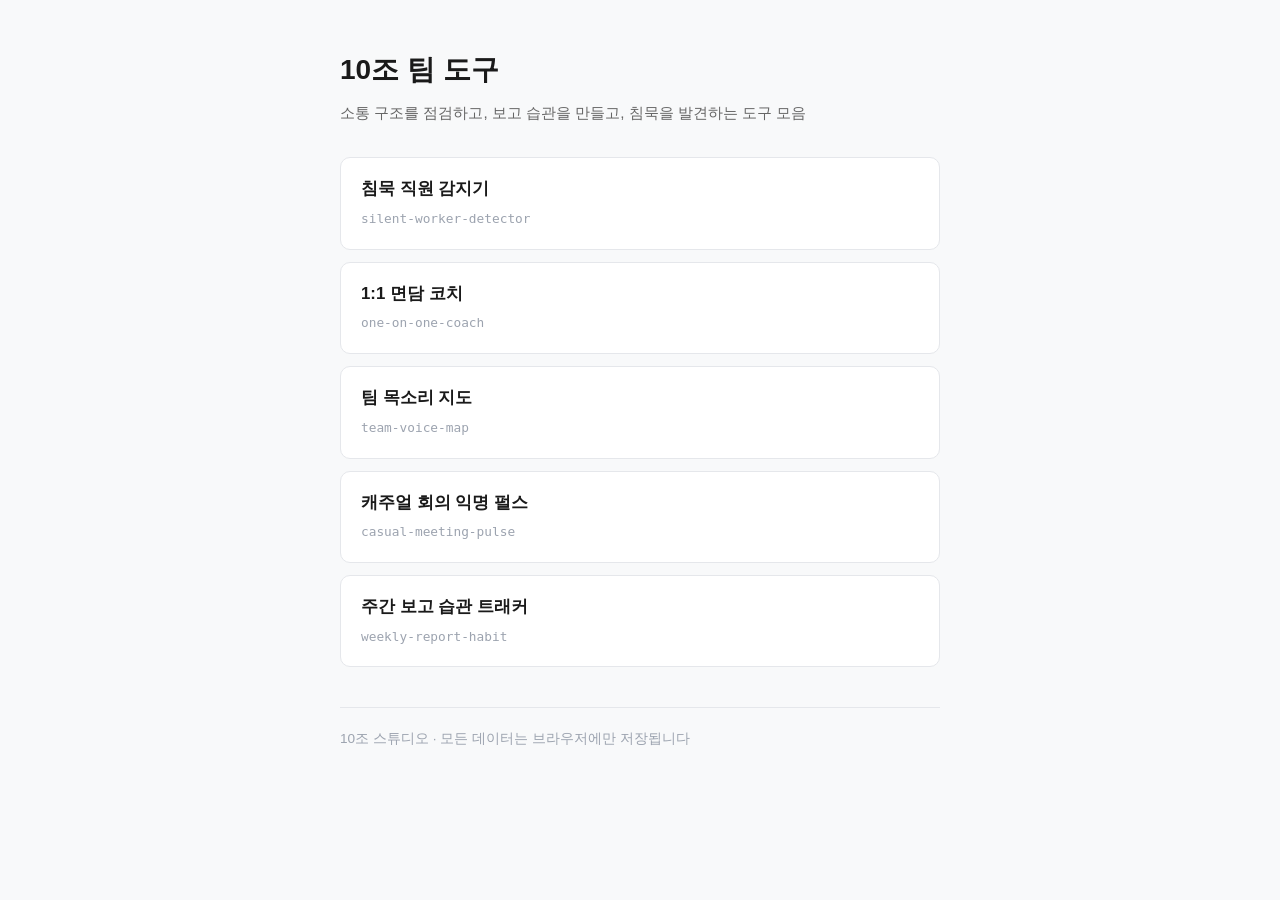
==== index.html @ f9de1bc3 "10조 팀 도구 5개 — GitHub Pages 배포" ====
<!DOCTYPE html>
<html lang="ko">
<head>
<meta charset="UTF-8">
<meta name="viewport" content="width=device-width, initial-scale=1.0">
<title>10조 팀 도구</title>
<style>
  * { box-sizing: border-box; }
  body {
    font-family: -apple-system, BlinkMacSystemFont, "Segoe UI", "Malgun Gothic", sans-serif;
    max-width: 640px; margin: 0 auto; padding: 48px 20px;
    background: #f8f9fa; color: #1a1a1a; line-height: 1.6;
  }
  h1 { font-size: 1.75rem; margin: 0 0 8px; }
  .sub { color: #666; margin: 0 0 32px; font-size: 0.95rem; }
  ul { list-style: none; padding: 0; margin: 0; }
  li { margin: 0 0 12px; }
  a {
    display: block; padding: 18px 20px; background: #fff;
    border: 1px solid #e5e7eb; border-radius: 10px;
    text-decoration: none; color: inherit;
    transition: border-color .15s, box-shadow .15s;
  }
  a:hover { border-color: #2563eb; box-shadow: 0 2px 8px rgba(37,99,235,.12); }
  strong { display: block; font-size: 1.05rem; margin-bottom: 2px; }
  .slug { font-size: 0.8rem; color: #9ca3af; font-family: ui-monospace, monospace; }
  footer { margin-top: 40px; padding-top: 20px; border-top: 1px solid #e5e7eb; font-size: 0.85rem; color: #9ca3af; }
</style>
</head>
<body>
  <h1>10조 팀 도구</h1>
  <p class="sub">소통 구조를 점검하고, 보고 습관을 만들고, 침묵을 발견하는 도구 모음</p>
  <ul>
      <li><a href="./silent-worker-detector/"><strong>침묵 직원 감지기</strong><span class="slug">silent-worker-detector</span></a></li>
      <li><a href="./one-on-one-coach/"><strong>1:1 면담 코치</strong><span class="slug">one-on-one-coach</span></a></li>
      <li><a href="./team-voice-map/"><strong>팀 목소리 지도</strong><span class="slug">team-voice-map</span></a></li>
      <li><a href="./casual-meeting-pulse/"><strong>캐주얼 회의 익명 펄스</strong><span class="slug">casual-meeting-pulse</span></a></li>
      <li><a href="./weekly-report-habit/"><strong>주간 보고 습관 트래커</strong><span class="slug">weekly-report-habit</span></a></li>
  </ul>
  <footer>10조 스튜디오 · 모든 데이터는 브라우저에만 저장됩니다</footer>
</body>
</html>
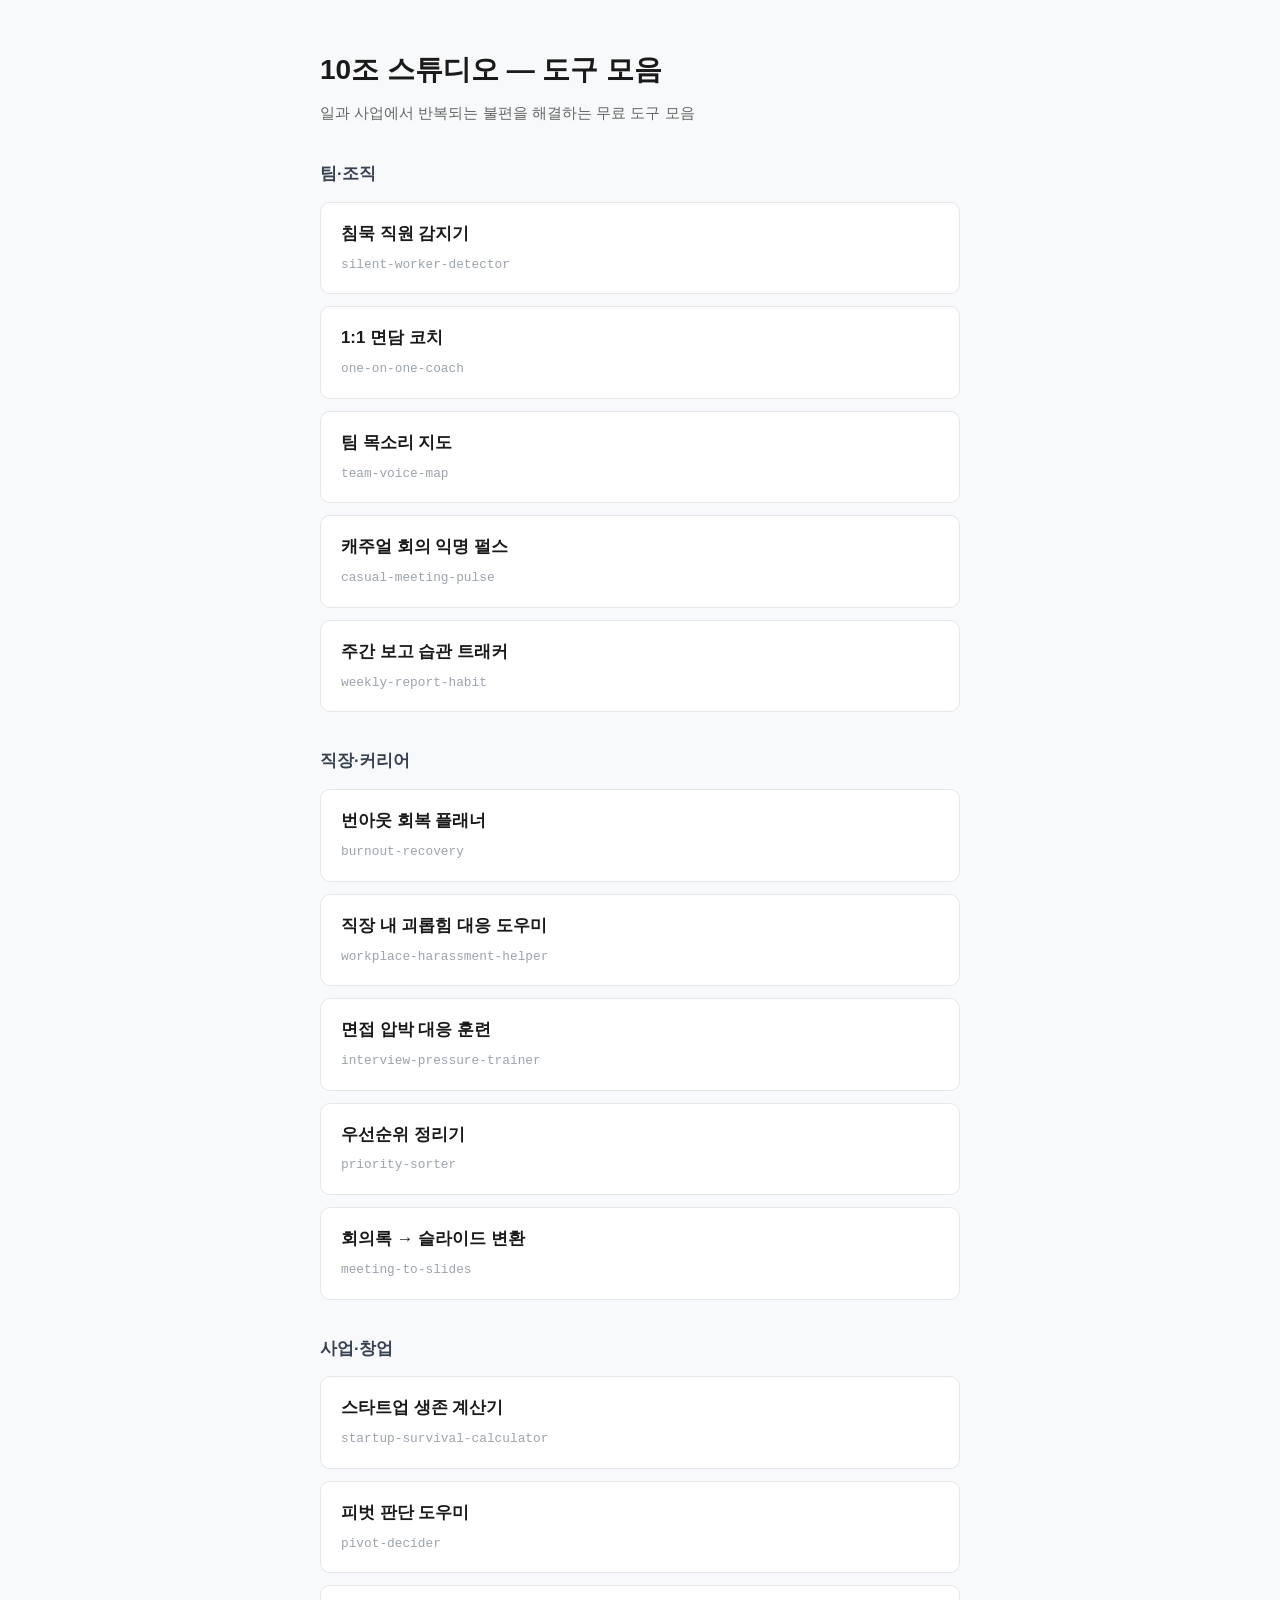
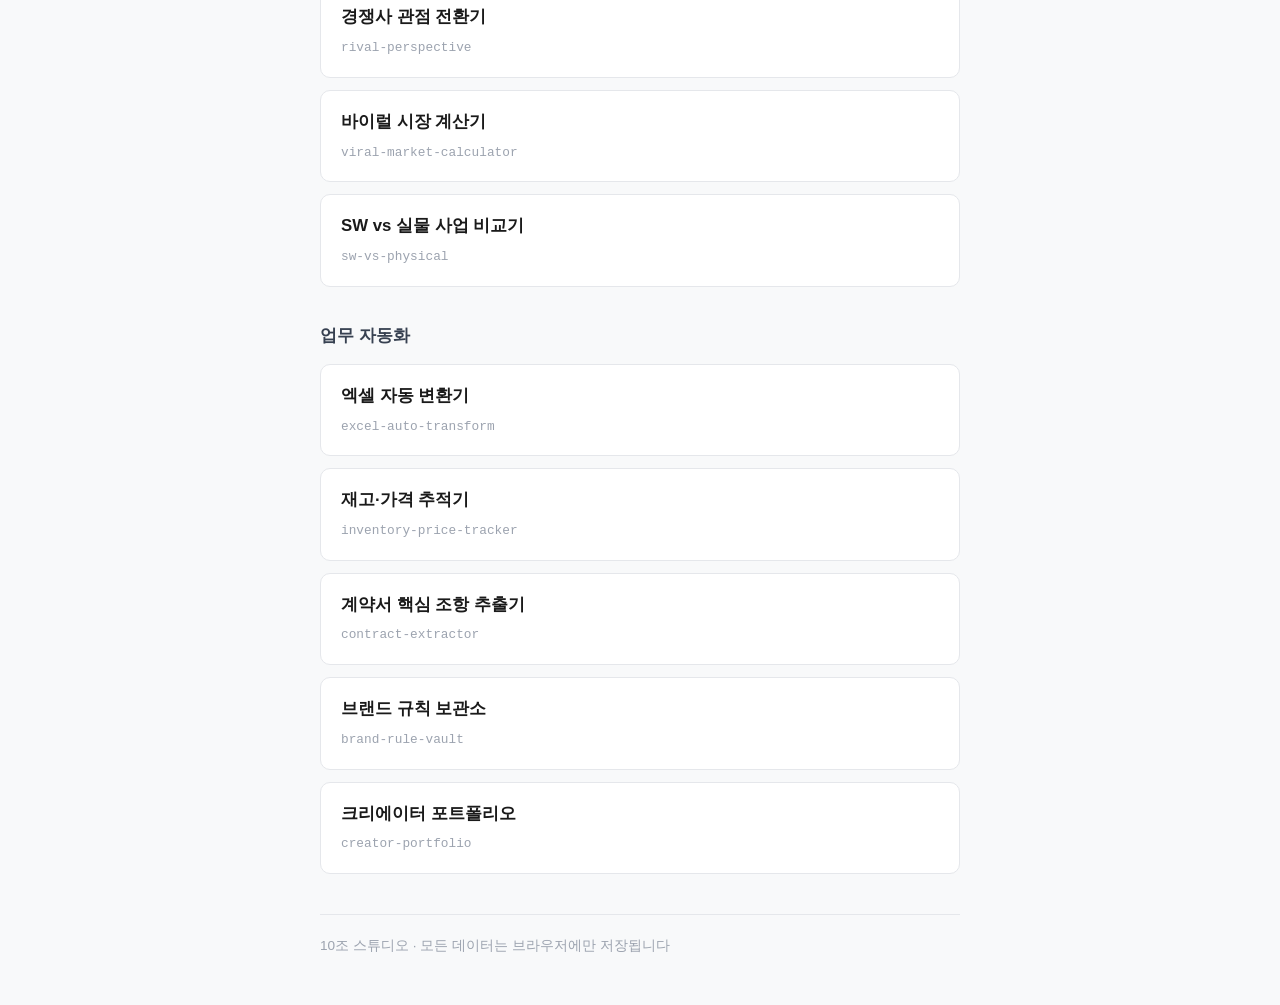
==== commit 78a2f81e: "Add 5 more tools: burnout-recovery, excel-auto-transform, inventory-price-tracker, startup-survival-" ====
--- a/index.html
+++ b/index.html
@@ -3,16 +3,17 @@
 <head>
 <meta charset="UTF-8">
 <meta name="viewport" content="width=device-width, initial-scale=1.0">
-<title>10조 팀 도구</title>
+<title>10조 스튜디오 — 도구 모음</title>
 <style>
   * { box-sizing: border-box; }
   body {
     font-family: -apple-system, BlinkMacSystemFont, "Segoe UI", "Malgun Gothic", sans-serif;
-    max-width: 640px; margin: 0 auto; padding: 48px 20px;
+    max-width: 680px; margin: 0 auto; padding: 48px 20px;
     background: #f8f9fa; color: #1a1a1a; line-height: 1.6;
   }
   h1 { font-size: 1.75rem; margin: 0 0 8px; }
   .sub { color: #666; margin: 0 0 32px; font-size: 0.95rem; }
+  h2 { font-size: 1.05rem; margin: 36px 0 14px; color: #374151; }
   ul { list-style: none; padding: 0; margin: 0; }
   li { margin: 0 0 12px; }
   a {
@@ -28,8 +29,10 @@
 </style>
 </head>
 <body>
-  <h1>10조 팀 도구</h1>
-  <p class="sub">소통 구조를 점검하고, 보고 습관을 만들고, 침묵을 발견하는 도구 모음</p>
+  <h1>10조 스튜디오 — 도구 모음</h1>
+  <p class="sub">일과 사업에서 반복되는 불편을 해결하는 무료 도구 모음</p>
+
+  <h2>팀·조직</h2>
   <ul>
       <li><a href="./silent-worker-detector/"><strong>침묵 직원 감지기</strong><span class="slug">silent-worker-detector</span></a></li>
       <li><a href="./one-on-one-coach/"><strong>1:1 면담 코치</strong><span class="slug">one-on-one-coach</span></a></li>
@@ -37,6 +40,34 @@
       <li><a href="./casual-meeting-pulse/"><strong>캐주얼 회의 익명 펄스</strong><span class="slug">casual-meeting-pulse</span></a></li>
       <li><a href="./weekly-report-habit/"><strong>주간 보고 습관 트래커</strong><span class="slug">weekly-report-habit</span></a></li>
   </ul>
+
+  <h2>직장·커리어</h2>
+  <ul>
+      <li><a href="./burnout-recovery/"><strong>번아웃 회복 플래너</strong><span class="slug">burnout-recovery</span></a></li>
+      <li><a href="./workplace-harassment-helper/"><strong>직장 내 괴롭힘 대응 도우미</strong><span class="slug">workplace-harassment-helper</span></a></li>
+      <li><a href="./interview-pressure-trainer/"><strong>면접 압박 대응 훈련</strong><span class="slug">interview-pressure-trainer</span></a></li>
+      <li><a href="./priority-sorter/"><strong>우선순위 정리기</strong><span class="slug">priority-sorter</span></a></li>
+      <li><a href="./meeting-to-slides/"><strong>회의록 → 슬라이드 변환</strong><span class="slug">meeting-to-slides</span></a></li>
+  </ul>
+
+  <h2>사업·창업</h2>
+  <ul>
+      <li><a href="./startup-survival-calculator/"><strong>스타트업 생존 계산기</strong><span class="slug">startup-survival-calculator</span></a></li>
+      <li><a href="./pivot-decider/"><strong>피벗 판단 도우미</strong><span class="slug">pivot-decider</span></a></li>
+      <li><a href="./rival-perspective/"><strong>경쟁사 관점 전환기</strong><span class="slug">rival-perspective</span></a></li>
+      <li><a href="./viral-market-calculator/"><strong>바이럴 시장 계산기</strong><span class="slug">viral-market-calculator</span></a></li>
+      <li><a href="./sw-vs-physical/"><strong>SW vs 실물 사업 비교기</strong><span class="slug">sw-vs-physical</span></a></li>
+  </ul>
+
+  <h2>업무 자동화</h2>
+  <ul>
+      <li><a href="./excel-auto-transform/"><strong>엑셀 자동 변환기</strong><span class="slug">excel-auto-transform</span></a></li>
+      <li><a href="./inventory-price-tracker/"><strong>재고·가격 추적기</strong><span class="slug">inventory-price-tracker</span></a></li>
+      <li><a href="./contract-extractor/"><strong>계약서 핵심 조항 추출기</strong><span class="slug">contract-extractor</span></a></li>
+      <li><a href="./brand-rule-vault/"><strong>브랜드 규칙 보관소</strong><span class="slug">brand-rule-vault</span></a></li>
+      <li><a href="./creator-portfolio/"><strong>크리에이터 포트폴리오</strong><span class="slug">creator-portfolio</span></a></li>
+  </ul>
+
   <footer>10조 스튜디오 · 모든 데이터는 브라우저에만 저장됩니다</footer>
 </body>
 </html>
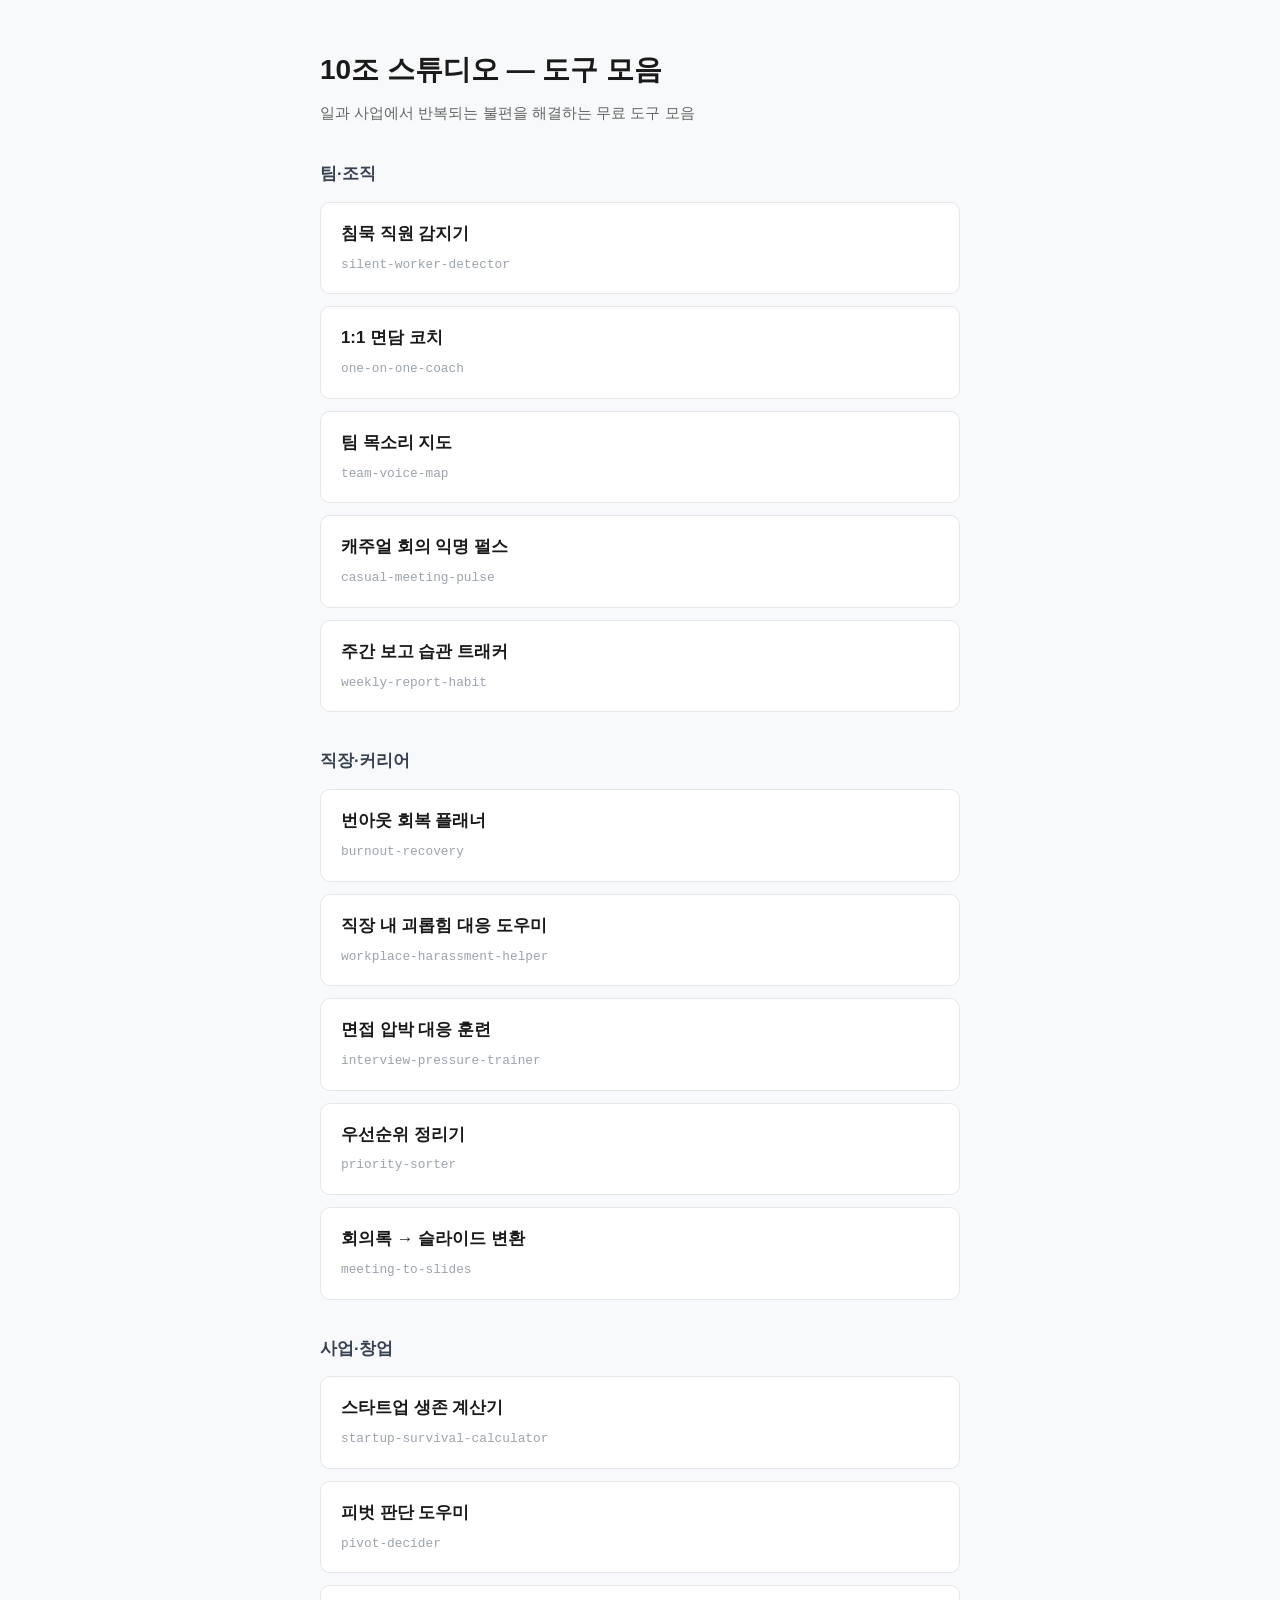
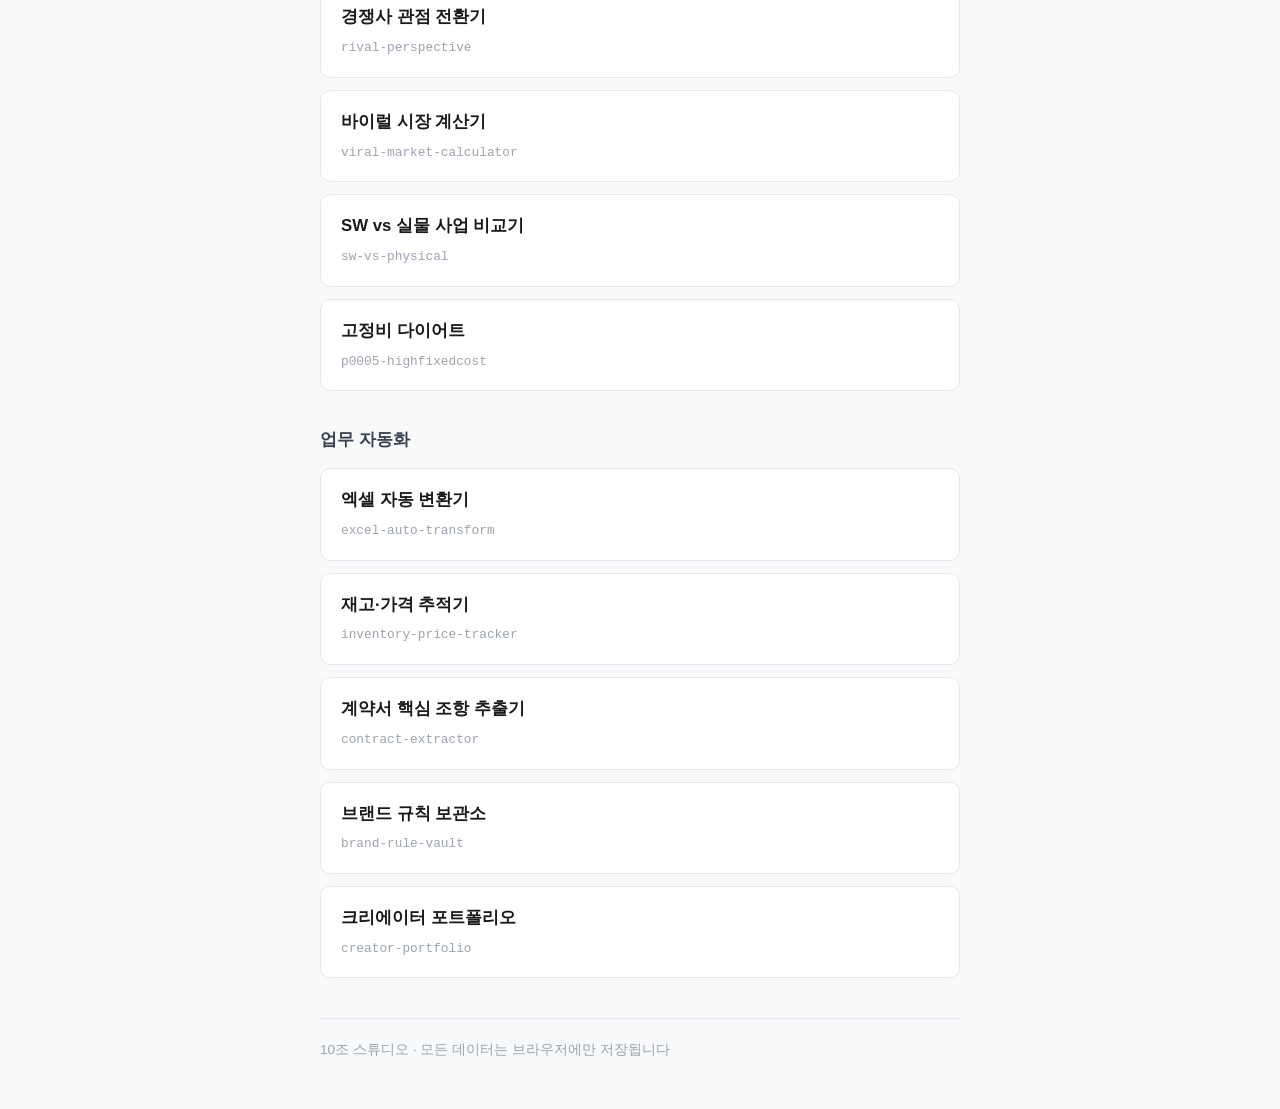
==== commit 13c3e369: "Add p0005-highfixedcost link to hub index (2026-11-10)" ====
--- a/index.html
+++ b/index.html
@@ -57,6 +57,7 @@
       <li><a href="./rival-perspective/"><strong>경쟁사 관점 전환기</strong><span class="slug">rival-perspective</span></a></li>
       <li><a href="./viral-market-calculator/"><strong>바이럴 시장 계산기</strong><span class="slug">viral-market-calculator</span></a></li>
       <li><a href="./sw-vs-physical/"><strong>SW vs 실물 사업 비교기</strong><span class="slug">sw-vs-physical</span></a></li>
+      <li><a href="./p0005-highfixedcost/"><strong>고정비 다이어트</strong><span class="slug">p0005-highfixedcost</span></a></li>
   </ul>
 
   <h2>업무 자동화</h2>
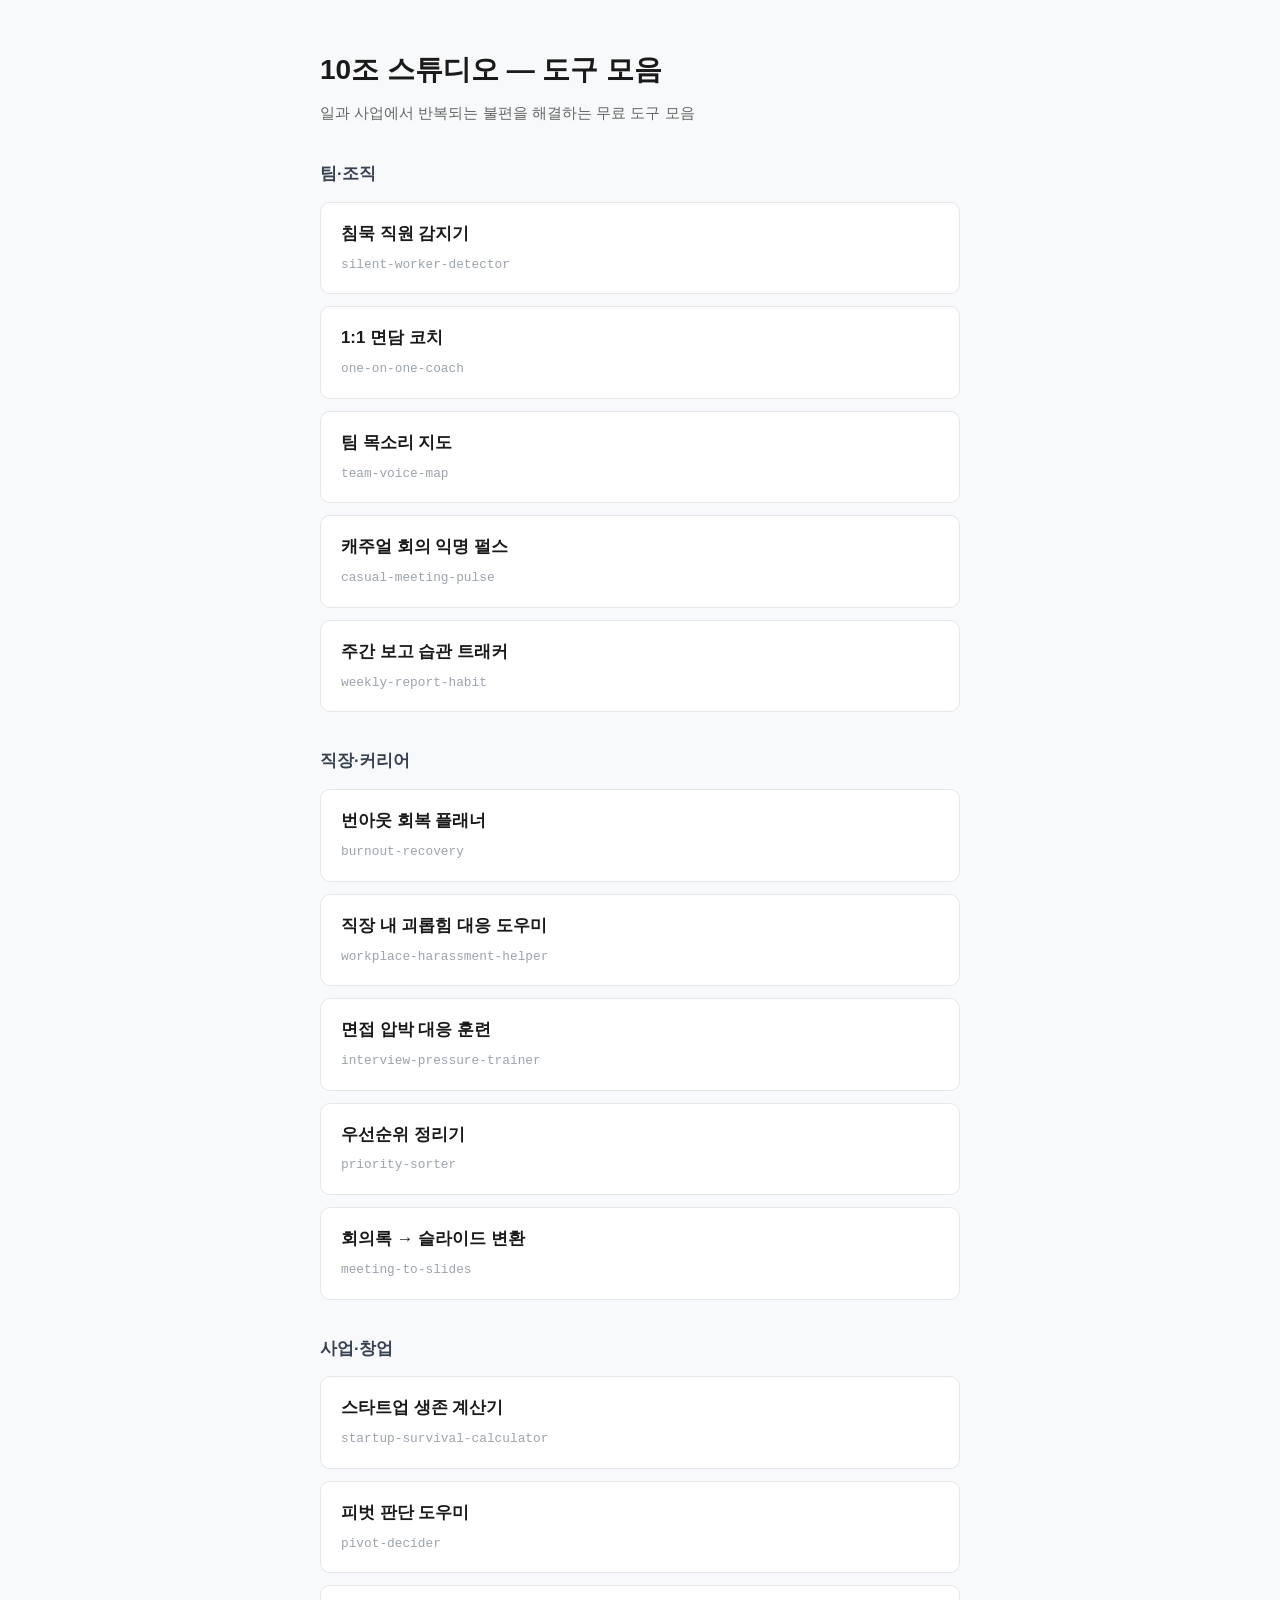
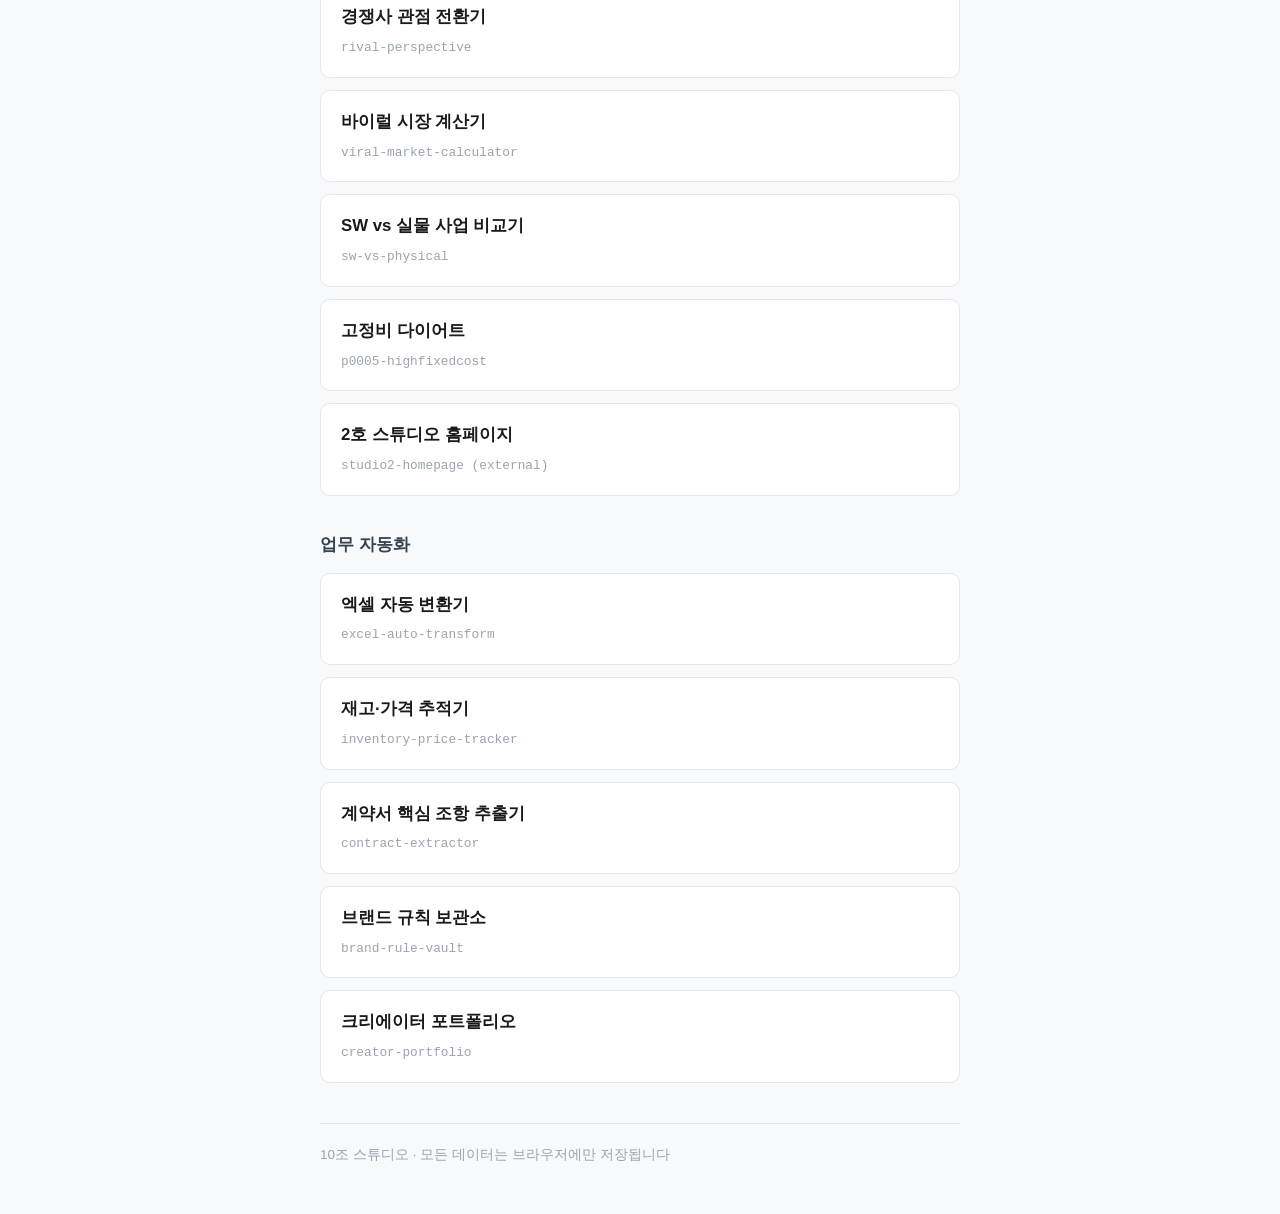
==== commit 933b5ac8: "Add studio2-homepage external link to hub index (2026-11-10)" ====
--- a/index.html
+++ b/index.html
@@ -58,6 +58,7 @@
       <li><a href="./viral-market-calculator/"><strong>바이럴 시장 계산기</strong><span class="slug">viral-market-calculator</span></a></li>
       <li><a href="./sw-vs-physical/"><strong>SW vs 실물 사업 비교기</strong><span class="slug">sw-vs-physical</span></a></li>
       <li><a href="./p0005-highfixedcost/"><strong>고정비 다이어트</strong><span class="slug">p0005-highfixedcost</span></a></li>
+      <li><a href="https://tttd1us-design.github.io/studio2-homepage/"><strong>2호 스튜디오 홈페이지</strong><span class="slug">studio2-homepage (external)</span></a></li>
   </ul>
 
   <h2>업무 자동화</h2>
